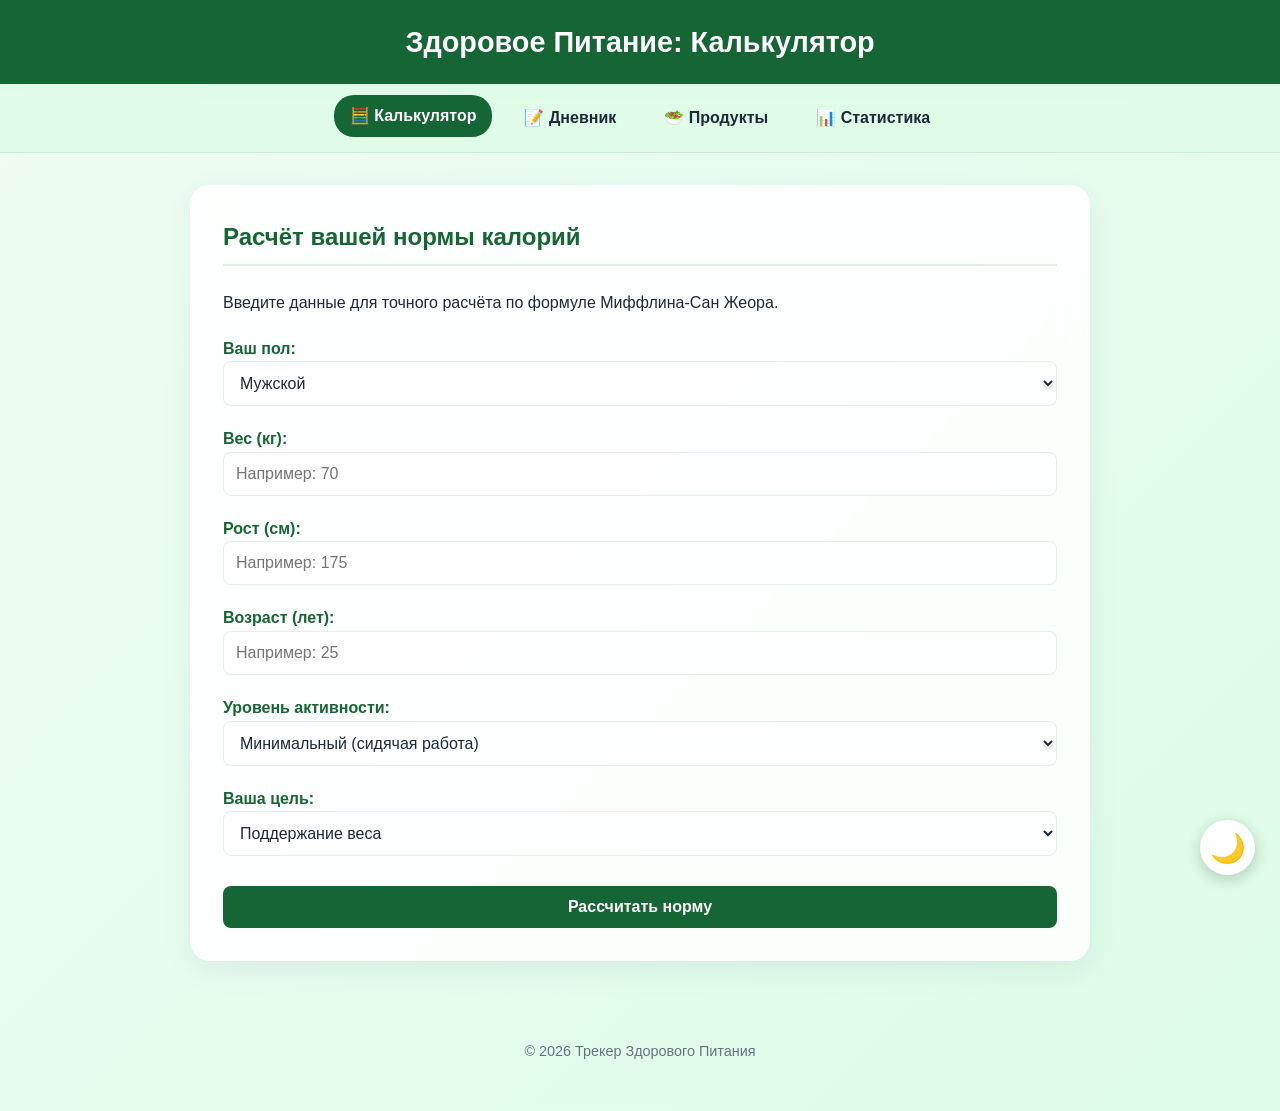
==== index.html @ f417b125 "Add files via upload" ====
<!DOCTYPE html>
<html lang="ru">
<head>
    <meta charset="UTF-8" />
    <meta name="viewport" content="width=device-width, initial-scale=1.0" />
    <title>Калькулятор КБЖУ</title>
    <link rel="stylesheet" href="css/style.css" />
</head>
<body>
    <header><h1>Здоровое Питание: Калькулятор</h1></header>
    <nav>
        <ul>
            <li><a href="index.html" class="active">🧮 Калькулятор</a></li>
            <li><a href="diary.html">📝 Дневник</a></li>
            <li><a href="products.html">🥗 Продукты</a></li>
            <li><a href="stats.html">📊 Статистика</a></li>
        </ul>
    </nav>
    <main>
        <h2>Расчёт вашей нормы калорий</h2>
        <p>Введите данные для точного расчёта по формуле Миффлина-Сан Жеора.</p>
        
        <form id="calc-form">
            <label for="gender">Ваш пол:</label>
            <select id="gender">
                <option value="male">Мужской</option>
                <option value="female">Женский</option>
            </select>

            <label for="weight">Вес (кг):</label>
            <input type="number" id="weight" placeholder="Например: 70" required min="30" max="300">
            
            <label for="height">Рост (см):</label>
            <input type="number" id="height" placeholder="Например: 175" required min="100" max="250">
            
            <label for="age">Возраст (лет):</label>
            <input type="number" id="age" placeholder="Например: 25" required min="10" max="100">

            <label for="activity">Уровень активности:</label>
            <select id="activity">
                <option value="1.2">Минимальный (сидячая работа)</option>
                <option value="1.375">Легкий (тренировки 1-3 раза в неделю)</option>
                <option value="1.55">Средний (тренировки 3-5 раз в неделю)</option>
                <option value="1.725">Высокий (тренировки 6-7 раз в неделю)</option>
                <option value="1.9">Экстремальный (тяжелый физ. труд)</option>
            </select>

            <label for="goal">Ваша цель:</label>
            <select id="goal">
                <option value="lose">Похудение (-20%)</option>
                <option value="maintain" selected>Поддержание веса</option>
                <option value="gain">Набор массы (+15%)</option>
            </select>
            
            <button type="submit">Рассчитать норму</button>
        </form>

        <div id="result" style="display:none; margin-top: 20px;">
            <h3 style="margin-top:0; color:var(--accent);">Ваша суточная норма:</h3>
            <div style="display: flex; justify-content: space-between; flex-wrap: wrap; gap: 10px; text-align: center;">
                <div style="flex: 1; min-width: 100px;">
                    <span style="font-size: 2rem; font-weight: bold; color: var(--accent);" id="res-cal">0</span><br><small>ккал</small>
                </div>
                <div style="flex: 1; min-width: 100px;">
                    <span style="font-size: 1.5rem; font-weight: bold;" id="res-prot">0</span> г<br><small>Белки</small>
                </div>
                <div style="flex: 1; min-width: 100px;">
                    <span style="font-size: 1.5rem; font-weight: bold;" id="res-fat">0</span> г<br><small>Жиры</small>
                </div>
                <div style="flex: 1; min-width: 100px;">
                    <span style="font-size: 1.5rem; font-weight: bold;" id="res-carb">0</span> г<br><small>Углеводы</small>
                </div>
            </div>
        </div>
    </main>
    <footer><p>© 2026 Трекер Здорового Питания</p></footer>
    <button class="theme-toggle" onclick="toggleTheme()" aria-label="Переключить тему"><span id="theme-icon"></span></button>
    <script src="js/main.js"></script>
    <script src="js/calculator.js"></script>
</body>
</html>
---- css/style.css ----
/* =========================================
   ПЕРЕМЕННЫЕ И ТЕМЫ
   ========================================= */
   :root {
    --bg-gradient: linear-gradient(135deg, #f0fdf4 0%, #dcfce7 100%);
    --card-bg: rgba(255, 255, 255, 0.85);
    --text-color: #1f2937;
    --text-muted: #6b7280;
    --header-bg: #166534;
    --nav-bg: rgba(220, 252, 231, 0.8);
    --accent: #166534;
    --accent-hover: #14532d;
    --border-color: rgba(22, 101, 52, 0.1);
    --glass-border: rgba(255, 255, 255, 0.4);
    --shadow: 0 8px 32px 0 rgba(31, 38, 135, 0.07);
}

[data-theme="dark"] {
    --bg-gradient: linear-gradient(135deg, #111827 0%, #064e3b 100%);
    --card-bg: rgba(31, 41, 55, 0.7);
    --text-color: #f3f4f6;
    --text-muted: #9ca3af;
    --header-bg: #064e3b;
    --nav-bg: rgba(6, 78, 59, 0.8);
    --accent: #4ade80;
    --accent-hover: #22c55e;
    --border-color: rgba(255, 255, 255, 0.1);
    --glass-border: rgba(255, 255, 255, 0.08);
    --shadow: 0 8px 32px 0 rgba(0, 0, 0, 0.3);
}

/* =========================================
   БАЗА И ТИПОГРАФИКА
   ========================================= */
* { box-sizing: border-box; }

body {
    font-family: 'Segoe UI', Tahoma, Geneva, Verdana, sans-serif;
    margin: 0; padding: 0;
    background: var(--bg-gradient);
    color: var(--text-color);
    line-height: 1.6;
    min-height: 100vh;
    transition: background 0.3s ease, color 0.3s ease;
}

h1, h2, h3 { margin-top: 0; color: var(--accent); }
h2 { border-bottom: 2px solid var(--border-color); padding-bottom: 0.5rem; margin-bottom: 1.5rem; }
p { margin-bottom: 1rem; }
a { color: var(--accent); text-decoration: none; transition: color 0.2s; }
a:hover { color: var(--accent-hover); }

/* =========================================
   КОМПОНЕНТЫ
   ========================================= */
header {
    background-color: var(--header-bg);
    color: white;
    padding: 1.2rem;
    text-align: center;
    box-shadow: 0 2px 10px rgba(0,0,0,0.1);
}
header h1 { color: white; margin: 0; font-size: 1.8rem; }

nav {
    background-color: var(--nav-bg);
    backdrop-filter: blur(10px);
    -webkit-backdrop-filter: blur(10px);
    padding: 0.8rem 1rem;
    position: sticky; top: 0; z-index: 100;
    border-bottom: 1px solid var(--border-color);
}
nav ul { list-style: none; margin: 0; padding: 0; display: flex; flex-wrap: wrap; gap: 1rem; justify-content: center; }
nav a {
    color: var(--text-color); font-weight: 600; padding: 0.5rem 1rem;
    border-radius: 20px; transition: all 0.3s ease; display: flex; align-items: center; gap: 5px;
}
nav a:hover, nav a.active { background-color: var(--accent); color: white; transform: translateY(-2px); }

main {
    max-width: 900px; margin: 2rem auto; padding: 2rem;
    background: var(--card-bg);
    backdrop-filter: blur(16px); -webkit-backdrop-filter: blur(16px);
    border: 1px solid var(--glass-border);
    border-radius: 20px; box-shadow: var(--shadow);
    transition: background 0.3s ease, border-color 0.3s ease;
}

/* Таблицы */
.table-container { width: 100%; overflow-x: auto; margin: 1.5rem 0; border-radius: 12px; border: 1px solid var(--border-color); }
table { width: 100%; border-collapse: collapse; min-width: 600px; }
th, td { border: 1px solid var(--border-color); padding: 1rem; text-align: left; }
th { background-color: rgba(22, 101, 52, 0.1); color: var(--accent); font-weight: bold; }
tbody tr { transition: background-color 0.2s ease; }
tbody tr:hover { background-color: rgba(22, 101, 52, 0.05); }

/* Формы и кнопки */
input, select {
    width: 100%; padding: 12px; margin: 5px 0 15px;
    border: 1px solid var(--border-color); border-radius: 8px;
    font-size: 1rem; background: rgba(255, 255, 255, 0.5); color: var(--text-color);
    transition: all 0.3s ease;
}
[data-theme="dark"] input, [data-theme="dark"] select { background: rgba(0, 0, 0, 0.2); }
input:focus, select:focus { outline: none; border-color: var(--accent); box-shadow: 0 0 0 3px rgba(22, 101, 52, 0.15); transform: scale(1.01); }

button {
    background-color: var(--accent); color: white; border: none;
    padding: 12px 24px; border-radius: 8px; cursor: pointer;
    font-size: 1rem; font-weight: 600; transition: all 0.3s cubic-bezier(0.25, 0.8, 0.25, 1);
    margin-top: 10px;
}
button:hover { background-color: var(--accent-hover); transform: translateY(-3px); box-shadow: 0 7px 14px rgba(22, 101, 52, 0.2); }
button:active { transform: translateY(-1px); }

.add-food { display: flex; gap: 10px; flex-wrap: wrap; margin-bottom: 20px; }
.add-food input { flex: 1; min-width: 150px; margin-bottom: 0; }

/* Специфичные блоки */
#calc-form { display: flex; flex-direction: column; gap: 5px; margin-top: 20px; }
#calc-form label { font-weight: bold; color: var(--accent); margin-bottom: -10px; }
#result {
    background-color: rgba(220, 252, 231, 0.5); padding: 20px;
    border-radius: 12px; border-left: 5px solid var(--accent);
    margin-top: 20px; animation: fadeIn 0.5s ease-in-out;
}
[data-theme="dark"] #result { background-color: rgba(6, 78, 59, 0.3); }

footer { text-align: center; padding: 2rem; color: var(--text-muted); font-size: 0.9rem; margin-top: 2rem; }

/* Кнопка темы */
.theme-toggle {
    position: fixed; bottom: 25px; right: 25px; width: 55px; height: 55px;
    border-radius: 50%; border: none; background-color: white; color: #1f2937;
    box-shadow: 0 4px 15px rgba(0,0,0,0.2); cursor: pointer; z-index: 1000;
    display: flex; align-items: center; justify-content: center; font-size: 1.8rem;
    transition: transform 0.2s, box-shadow 0.2s;
}
.theme-toggle:hover { transform: scale(1.1); box-shadow: 0 6px 20px rgba(0,0,0,0.3); }

@keyframes fadeIn { from { opacity: 0; transform: translateY(-10px); } to { opacity: 1; transform: translateY(0); } }

@media (max-width: 600px) {
    main { margin: 1rem; padding: 1.5rem; }
    nav ul { gap: 0.5rem; }
    nav a { font-size: 0.9rem; padding: 0.4rem 0.8rem; }
    .add-food { flex-direction: column; }
    .add-food input, .add-food button { width: 100%; }
}
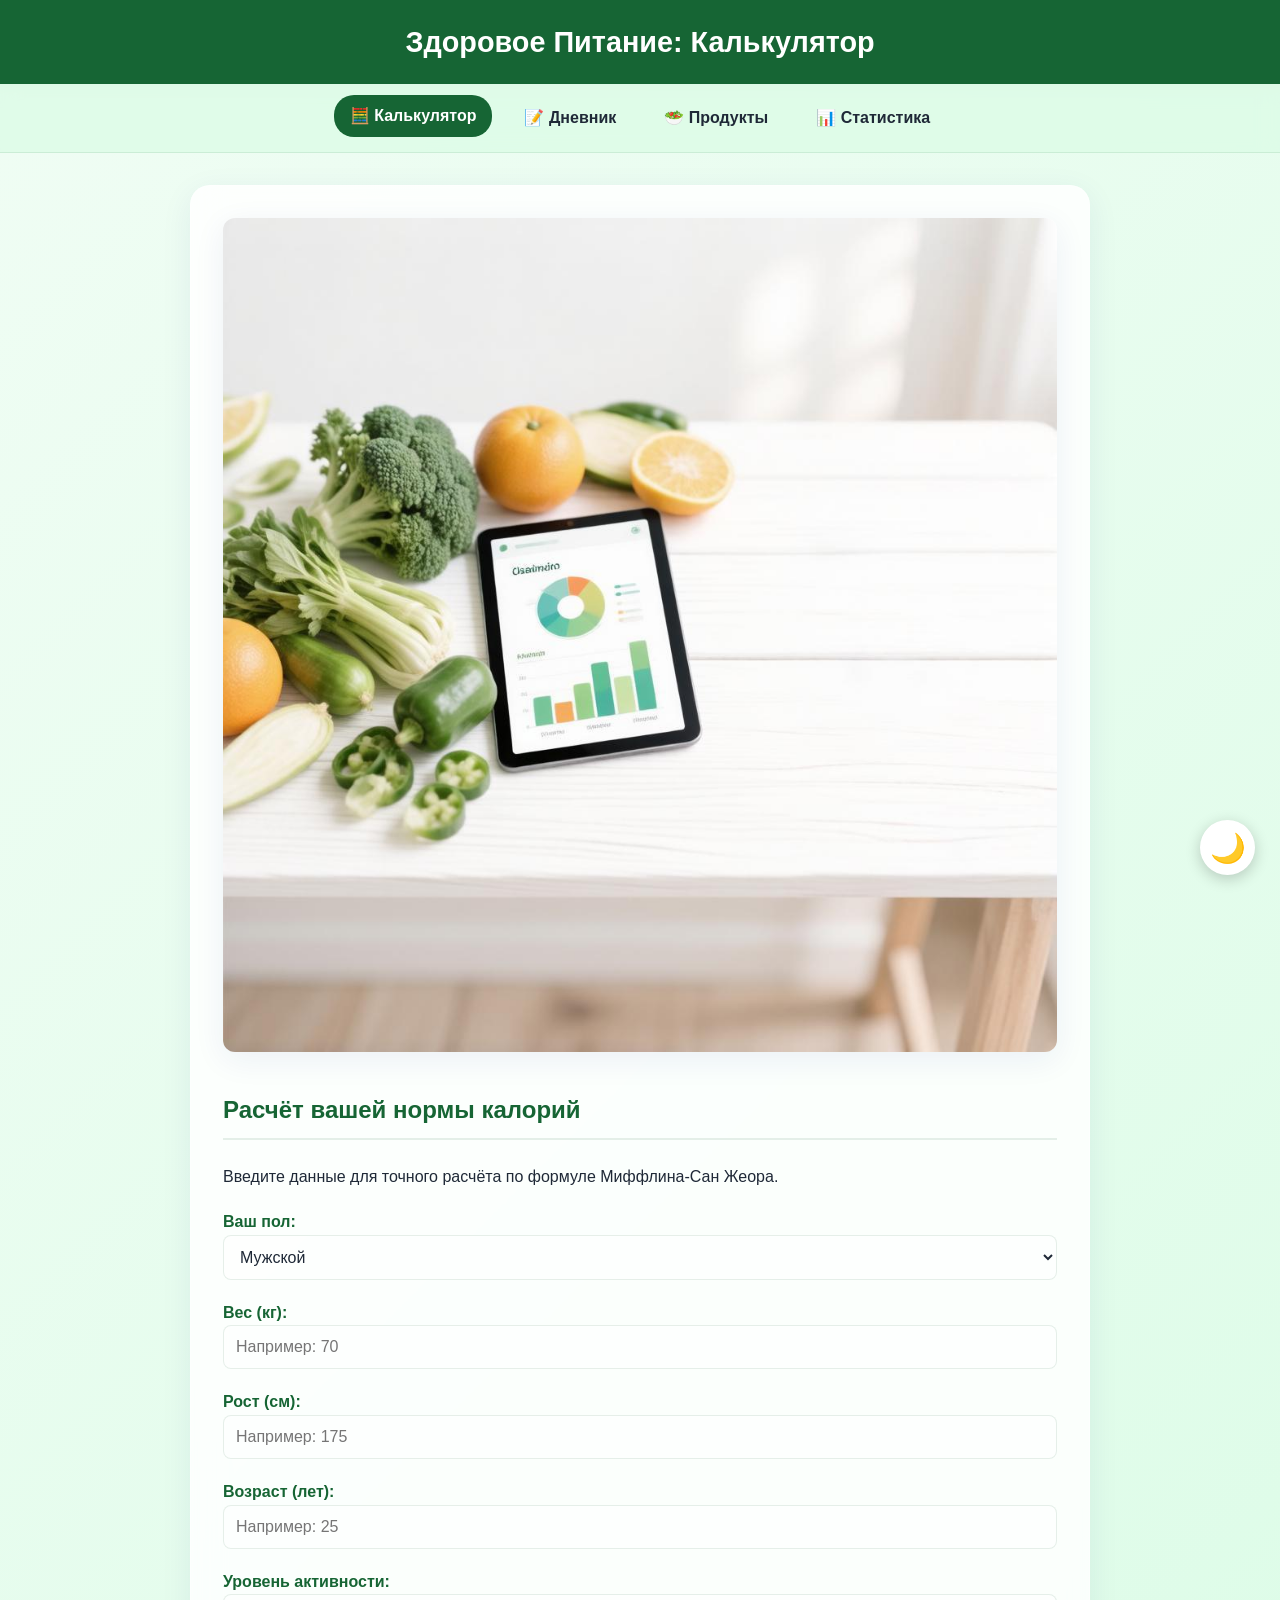
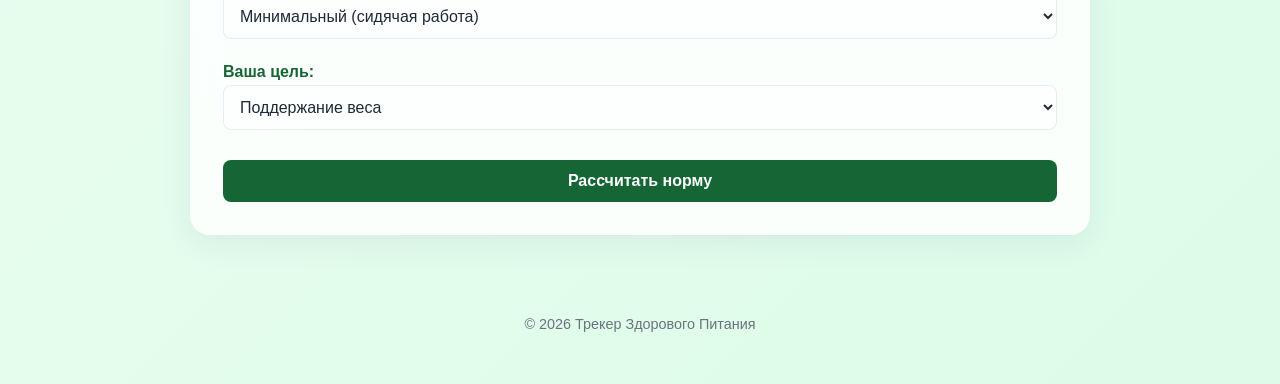
==== commit 6d0ada0f: "Add files via upload" ====
--- a/index.html
+++ b/index.html
@@ -17,6 +17,10 @@
         </ul>
     </nav>
     <main>
+     <!-- Баннер -->
+    <div style="text-align: center; margin-bottom: 2rem;">
+        <img src="images/hero-banner.jpg" alt="Здоровое питание и калькулятор калорий" style="max-width: 100%; height: auto; border-radius: 12px; box-shadow: var(--shadow);">
+    </div>
         <h2>Расчёт вашей нормы калорий</h2>
         <p>Введите данные для точного расчёта по формуле Миффлина-Сан Жеора.</p>
         
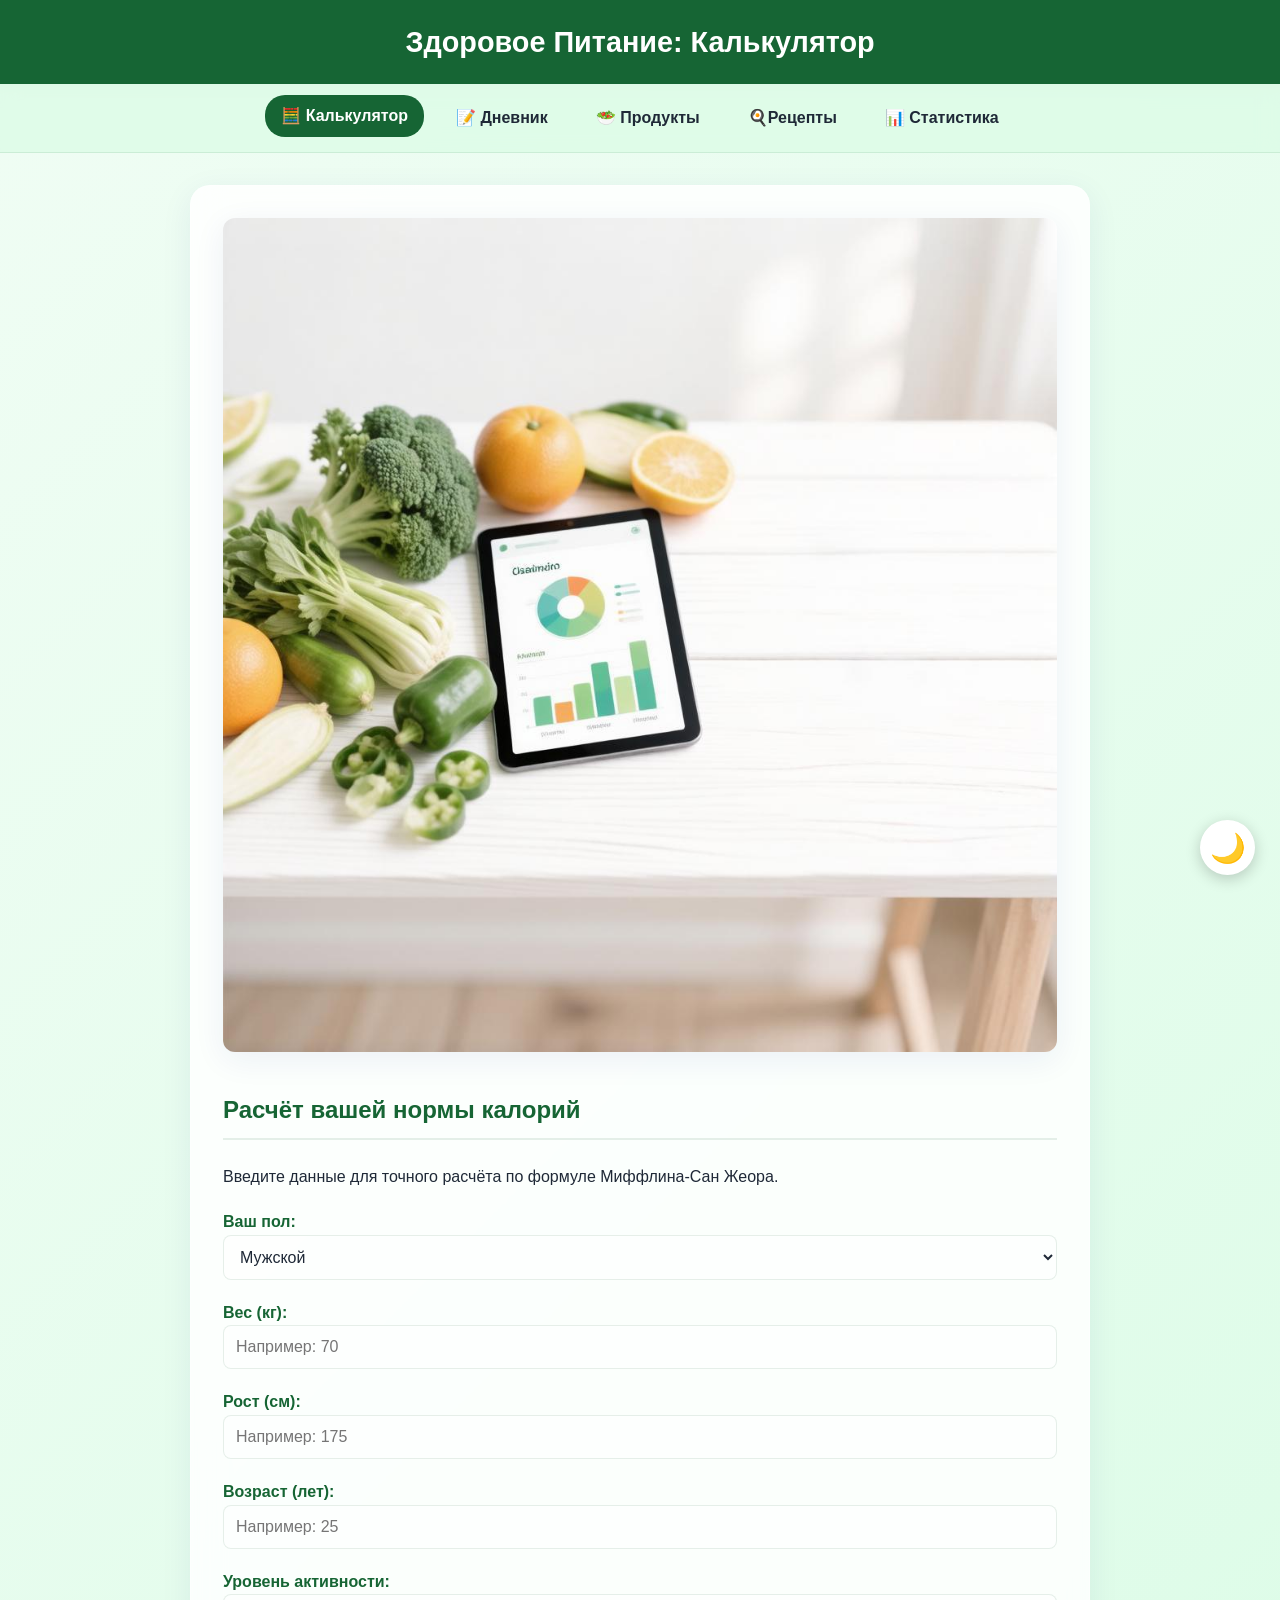
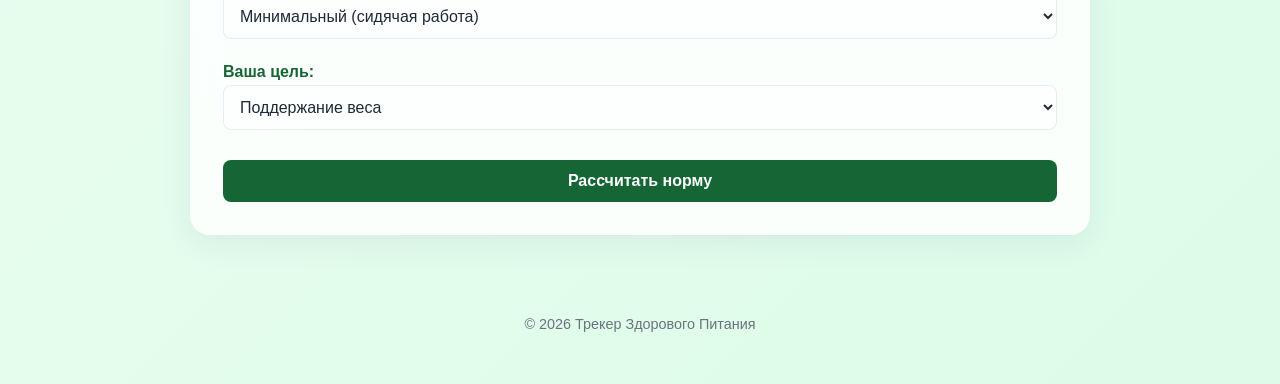
==== commit a08cfdde: "Add files via upload" ====
--- a/index.html
+++ b/index.html
@@ -13,6 +13,7 @@
             <li><a href="index.html" class="active">🧮 Калькулятор</a></li>
             <li><a href="diary.html">📝 Дневник</a></li>
             <li><a href="products.html">🥗 Продукты</a></li>
+            <li><a href="recipes.html">🍳Рецепты</a></li>
             <li><a href="stats.html">📊 Статистика</a></li>
         </ul>
     </nav>
--- a/css/style.css
+++ b/css/style.css
@@ -146,4 +146,76 @@
     nav a { font-size: 0.9rem; padding: 0.4rem 0.8rem; }
     .add-food { flex-direction: column; }
     .add-food input, .add-food button { width: 100%; }
+}
+
+/* Универсальный стиль для картинок в контенте */
+.content-image {
+    max-width: 100%;       /* Не вылезает за пределы контейнера */
+    height: auto;          /* Сохраняет пропорции */
+    border-radius: 12px;   /* Скругленные углы */
+    box-shadow: var(--shadow); /* Тень как у карточек */
+    display: block;
+    margin: 1.5rem auto;   /* Центрирование */
+    transition: transform 0.3s ease;
+}
+
+.content-image:hover {
+    transform: scale(1.02); /* Легкое увеличение при наведении */
+}
+
+/* Стили для карточек рецептов */
+.recipe-card:hover {
+    transform: translateY(-5px);
+    box-shadow: 0 10px 25px rgba(0,0,0,0.1);
+}
+
+.recipe-card details {
+    margin-top: 10px;
+}
+
+.recipe-card summary {
+    padding: 8px;
+    border-radius: 6px;
+    transition: background 0.2s;
+}
+
+.recipe-card summary:hover {
+    background: rgba(22, 101, 52, 0.1);
+}
+
+.recipe-card ul {
+    margin: 10px 0;
+}
+
+.recipe-card li {
+    margin-bottom: 5px;
+    color: var(--text-color);
+}
+/* Стили для карточек рецептов */
+.recipe-card:hover {
+    transform: translateY(-5px);
+    box-shadow: 0 10px 25px rgba(0,0,0,0.1);
+}
+
+.recipe-card details {
+    margin-top: 10px;
+}
+
+.recipe-card summary {
+    padding: 8px;
+    border-radius: 6px;
+    transition: background 0.2s;
+}
+
+.recipe-card summary:hover {
+    background: rgba(22, 101, 52, 0.1);
+}
+
+.recipe-card ul {
+    margin: 10px 0;
+}
+
+.recipe-card li {
+    margin-bottom: 5px;
+    color: var(--text-color);
 }
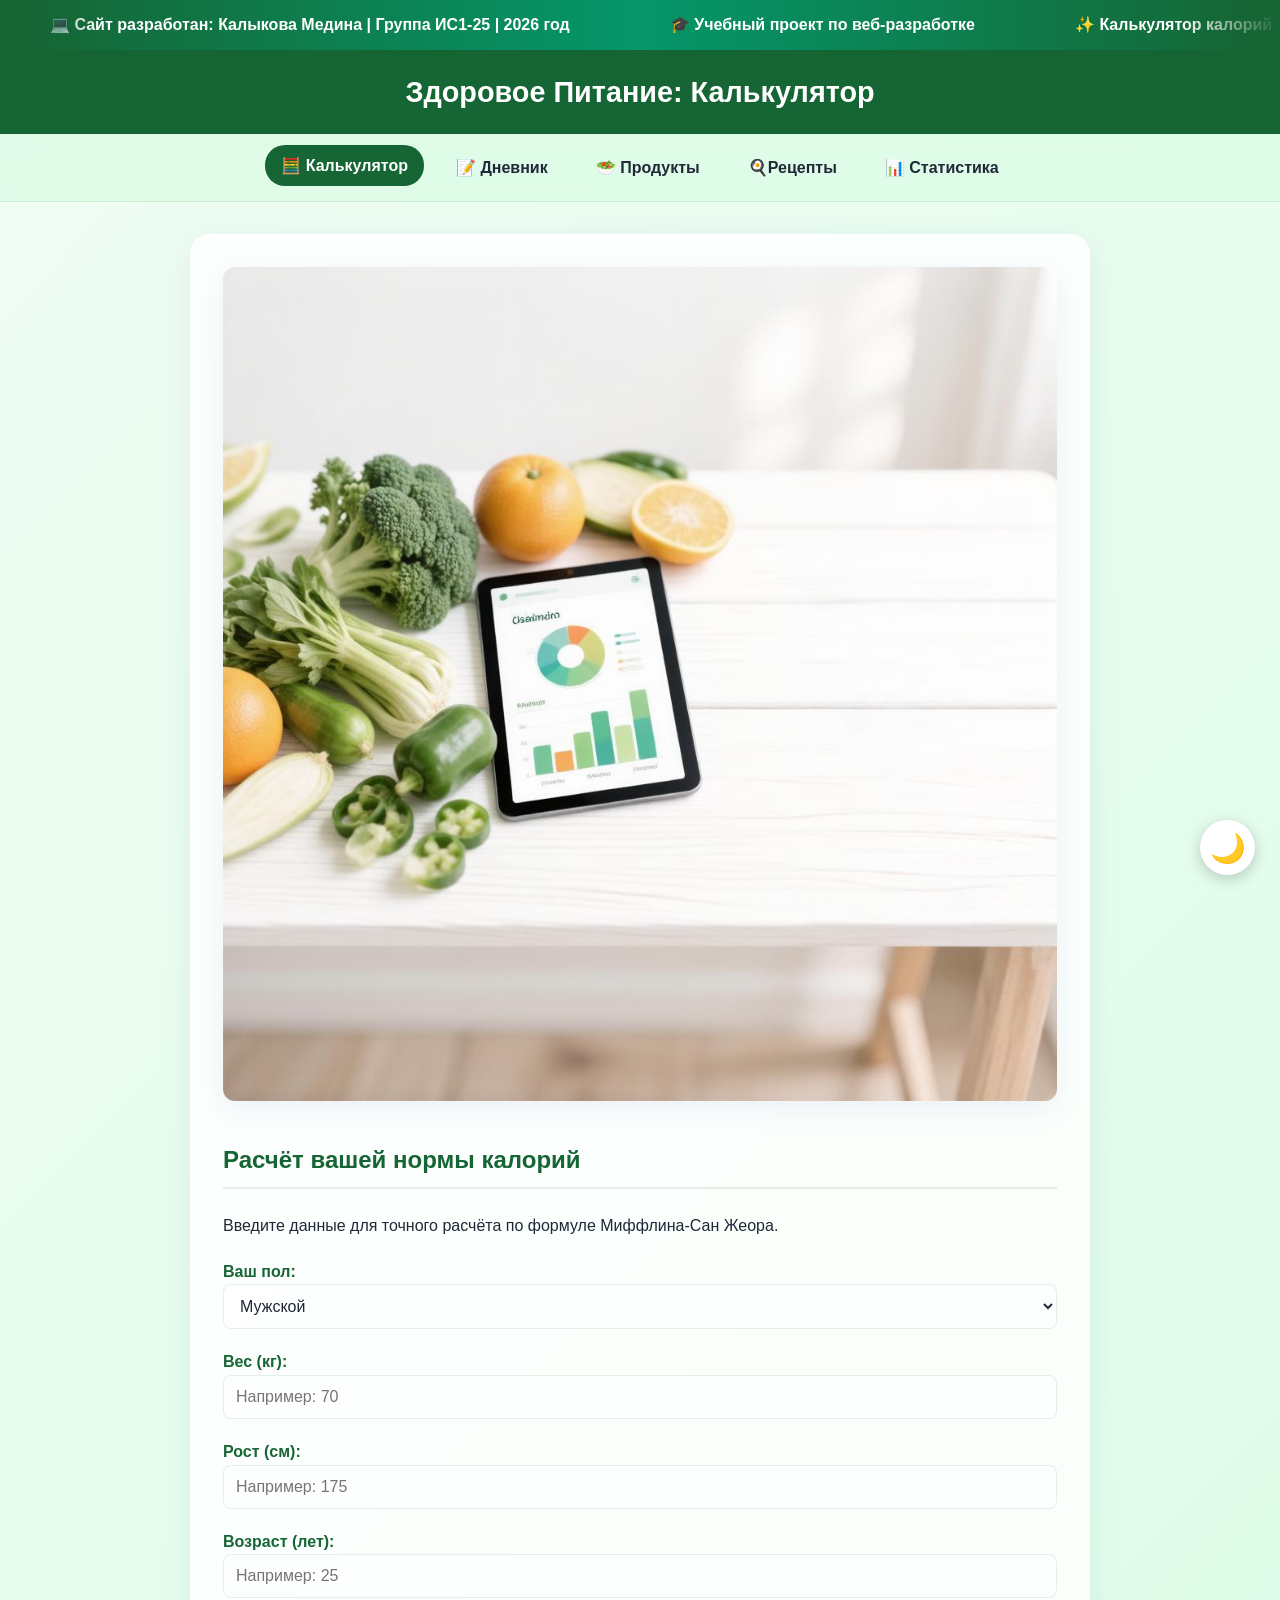
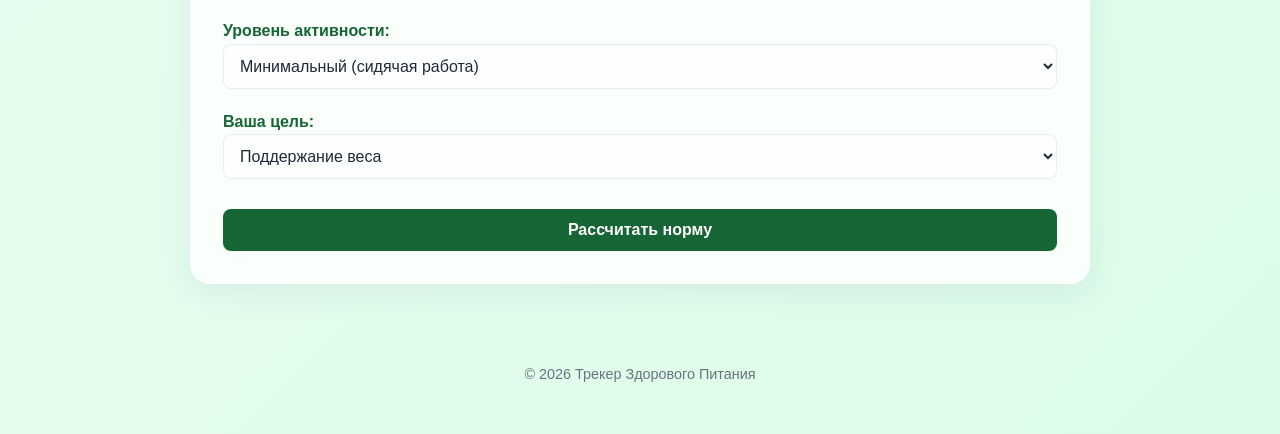
==== commit e1eb7daf: "Add files via upload" ====
--- a/index.html
+++ b/index.html
@@ -7,6 +7,16 @@
     <link rel="stylesheet" href="css/style.css" />
 </head>
 <body>
+    <div class="author-marquee">
+        <div class="marquee-content">
+            <span>💻 Сайт разработан: Калыкова Медина | Группа ИС1-25 | 2026 год</span>
+            <span>🎓 Учебный проект по веб-разработке</span>
+            <span>✨ Калькулятор калорий и трекер здорового питания</span>
+            <span>💻 Сайт разработан: Калыкова Медина | Группа ИС1-25 | 2026 год</span>
+            <span>🎓 Учебный проект по веб-разработке</span>
+            <span>✨ Калькулятор калорий и трекер здорового питания</span>
+        </div>
+    </div>
     <header><h1>Здоровое Питание: Калькулятор</h1></header>
     <nav>
         <ul>
--- a/css/style.css
+++ b/css/style.css
@@ -218,4 +218,89 @@
 .recipe-card li {
     margin-bottom: 5px;
     color: var(--text-color);
-}+}
+
+/* Бегущая строка авторства */
+.author-marquee {
+    background: linear-gradient(90deg, #166534 0%, #059669 50%, #166534 100%);
+    color: white;
+    padding: 12px 0;
+    overflow: hidden;
+    position: relative;
+    /* margin-top: 2rem;  <-- УБЕРИТЕ эту строку, так как теперь баннер сверху */
+    box-shadow: 0 2px 10px rgba(22, 101, 52, 0.3);
+}
+
+/* ... остальной CSS без изменений ... */
+
+.author-marquee::before,
+.author-marquee::after {
+    content: '';
+    position: absolute;
+    top: 0;
+    width: 100px;
+    height: 100%;
+    z-index: 2;
+}
+
+.author-marquee::before {
+    left: 0;
+    background: linear-gradient(to right, #166534, transparent);
+}
+
+.author-marquee::after {
+    right: 0;
+    background: linear-gradient(to left, #166534, transparent);
+}
+
+.marquee-content {
+    display: flex;
+    animation: marquee 20s linear infinite;
+    white-space: nowrap;
+}
+
+.marquee-content span {
+    display: inline-block;
+    padding: 0 50px;
+    font-size: 1rem;
+    font-weight: 600;
+}
+
+@keyframes marquee {
+    0% {
+        transform: translateX(0);
+    }
+    100% {
+        transform: translateX(-50%);
+    }
+}
+
+/* Пауза при наведении */
+.author-marquee:hover .marquee-content {
+    animation-play-state: paused;
+}
+/* Стили для изображений рецептов */
+.recipe-image {
+    width: 100%;
+    height: 180px;
+    object-fit: cover;
+    border-radius: 8px;
+    margin-bottom: 15px;
+    box-shadow: 0 2px 8px rgba(0,0,0,0.1);
+}
+
+.recipe-placeholder {
+    width: 100%;
+    height: 180px;
+    background: linear-gradient(135deg, #dcfce7 0%, #bbf7d0 100%);
+    border-radius: 8px;
+    display: flex;
+    align-items: center;
+    justify-content: center;
+    font-size: 4rem;
+    margin-bottom: 15px;
+}
+
+.recipe-card {
+    overflow: hidden;
+}
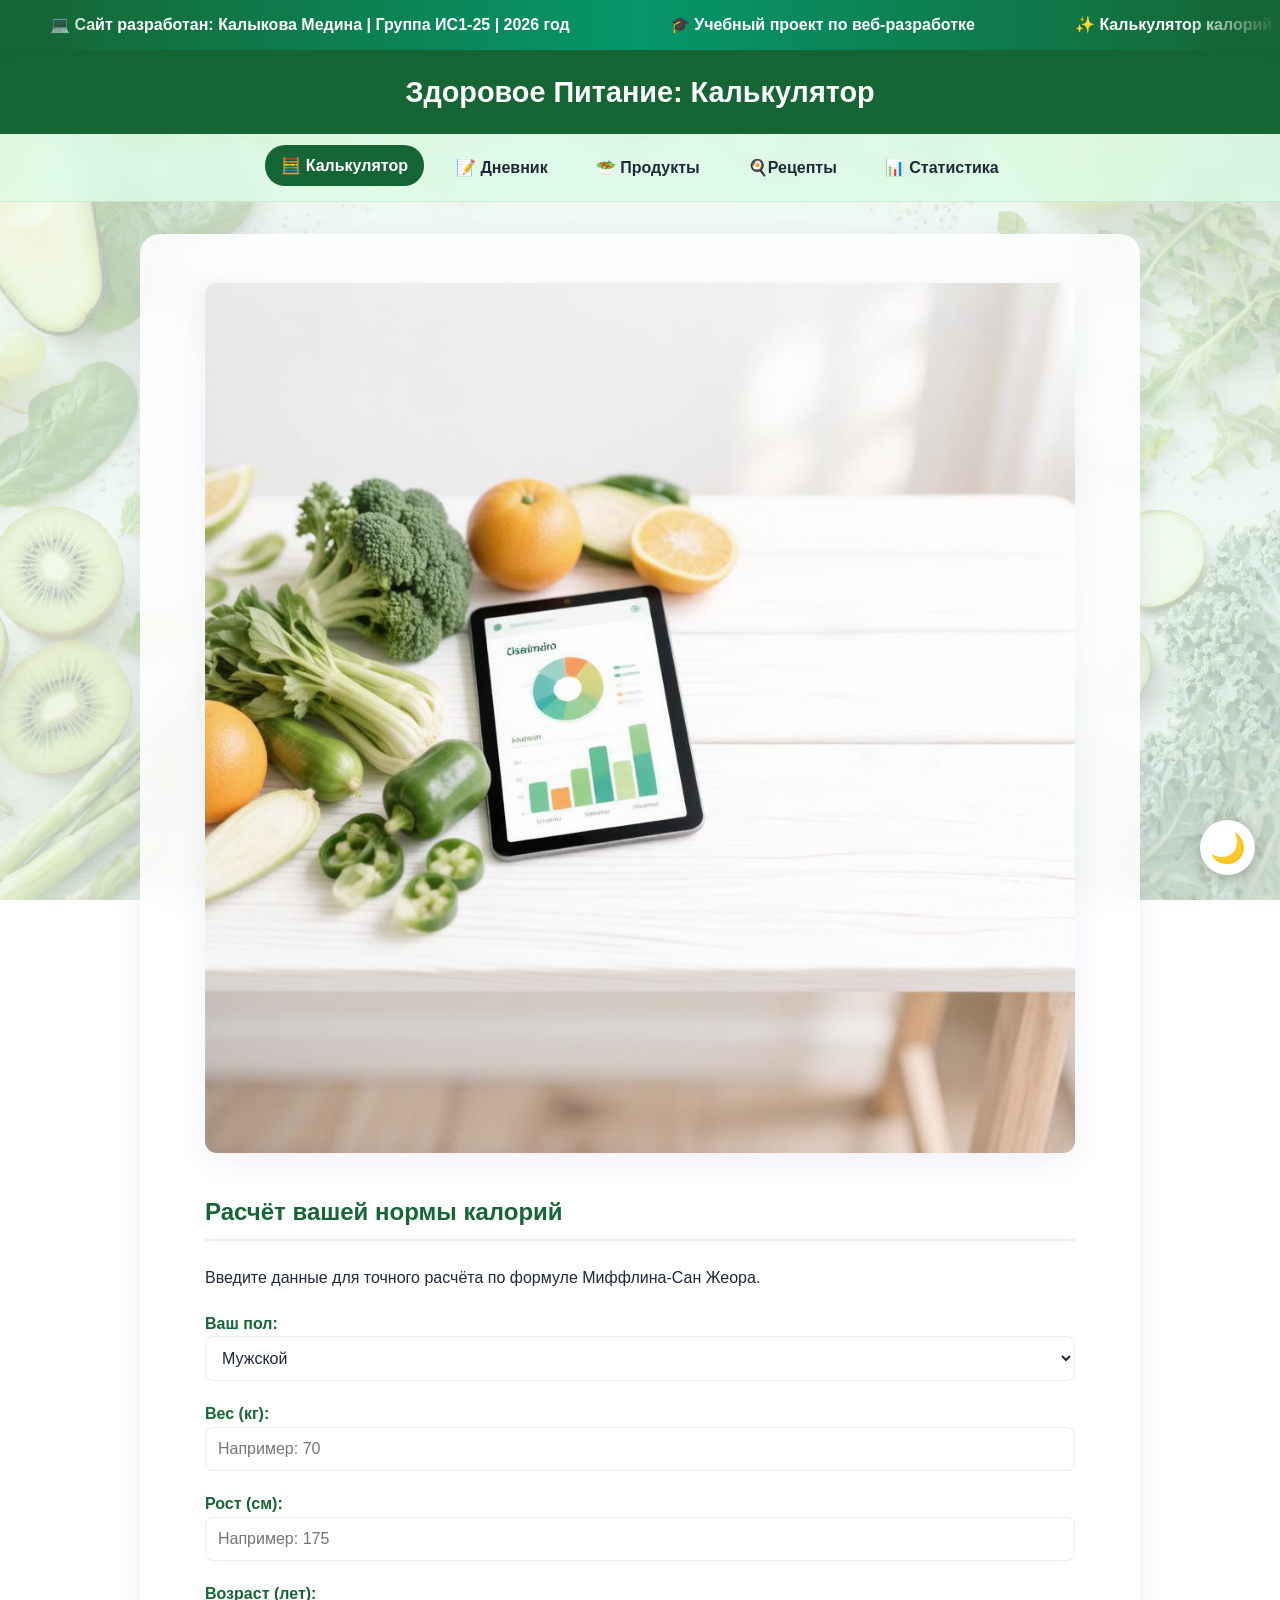
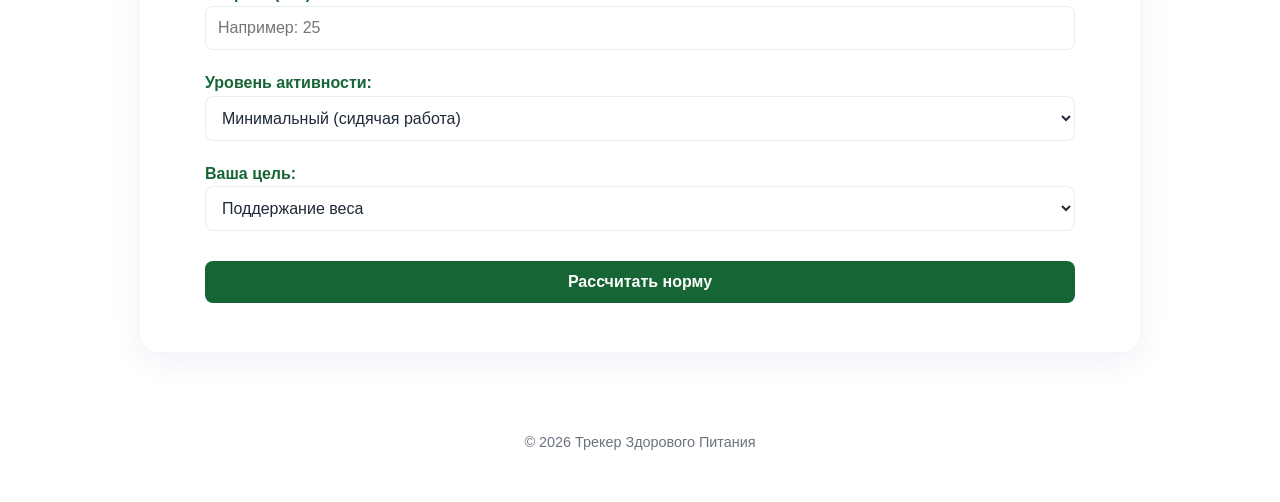
==== commit ae55f422: "Add files via upload" ====
--- a/index.html
+++ b/index.html
@@ -86,6 +86,9 @@
                     <span style="font-size: 1.5rem; font-weight: bold;" id="res-carb">0</span> г<br><small>Углеводы</small>
                 </div>
             </div>
+            <button onclick="resetCalculator()" style="margin-top: 20px; background: #ef4444; width: 100%;">
+                🔄 Сбросить расчет
+            </button>
         </div>
     </main>
     <footer><p>© 2026 Трекер Здорового Питания</p></footer>
--- a/css/style.css
+++ b/css/style.css
@@ -37,11 +37,30 @@
 body {
     font-family: 'Segoe UI', Tahoma, Geneva, Verdana, sans-serif;
     margin: 0; padding: 0;
-    background: var(--bg-gradient);
     color: var(--text-color);
     line-height: 1.6;
     min-height: 100vh;
     transition: background 0.3s ease, color 0.3s ease;
+    
+    background-image: url('../images/Fon.png');
+    background-size: cover;
+    background-position: center;
+    background-attachment: fixed; 
+    background-repeat: no-repeat;
+    position: relative;
+}
+/* Светлая тема */
+body::before {
+    content: '';
+    position: fixed;
+    top: 0; left: 0; width: 100%; height: 100%;
+    background: rgba(240, 253, 244, 0.7); /* Было 0.85, стало 0.7. Картинка будет видна лучше */
+    z-index: -1;
+}
+
+/* Темная тема */
+[data-theme="dark"] body::before {
+    background: rgba(17, 24, 39, 0.8); /* Было 0.9, стало 0.8 */
 }
 
 h1, h2, h3 { margin-top: 0; color: var(--accent); }
@@ -78,14 +97,22 @@
 nav a:hover, nav a.active { background-color: var(--accent); color: white; transform: translateY(-2px); }
 
 main {
-    max-width: 900px; margin: 2rem auto; padding: 2rem;
+    background: rgba(255, 255, 255, 0.4); /* Сделайте фон карточки полупрозрачным */
+    backdrop-filter: blur(15px); /* Усильте размытие */
+    -webkit-backdrop-filter: blur(15px);
+    border: 1px solid rgba(255, 255, 255, 0.5); /* Сделайте рамку чуть заметнее */
+    max-width: 1400px; /* было 900px, стало шире */
+    margin: 2rem auto;
+    padding: 3rem 4rem;
     background: var(--card-bg);
-    backdrop-filter: blur(16px); -webkit-backdrop-filter: blur(16px);
+    backdrop-filter: blur(16px);
+    -webkit-backdrop-filter: blur(16px);
     border: 1px solid var(--glass-border);
-    border-radius: 20px; box-shadow: var(--shadow);
+    border-radius: 20px;
+    box-shadow: var(--shadow);
     transition: background 0.3s ease, border-color 0.3s ease;
-}
-
+    max-width: 1000px
+}
 /* Таблицы */
 .table-container { width: 100%; overflow-x: auto; margin: 1.5rem 0; border-radius: 12px; border: 1px solid var(--border-color); }
 table { width: 100%; border-collapse: collapse; min-width: 600px; }
@@ -304,3 +331,12 @@
 .recipe-card {
     overflow: hidden;
 }
+
+
+aside.sidebar {
+    width: 280px;
+    display: none; /* Скрыто на мобильных */
+}
+@media (min-width: 1600px) {
+    aside.sidebar { display: block; }
+}
